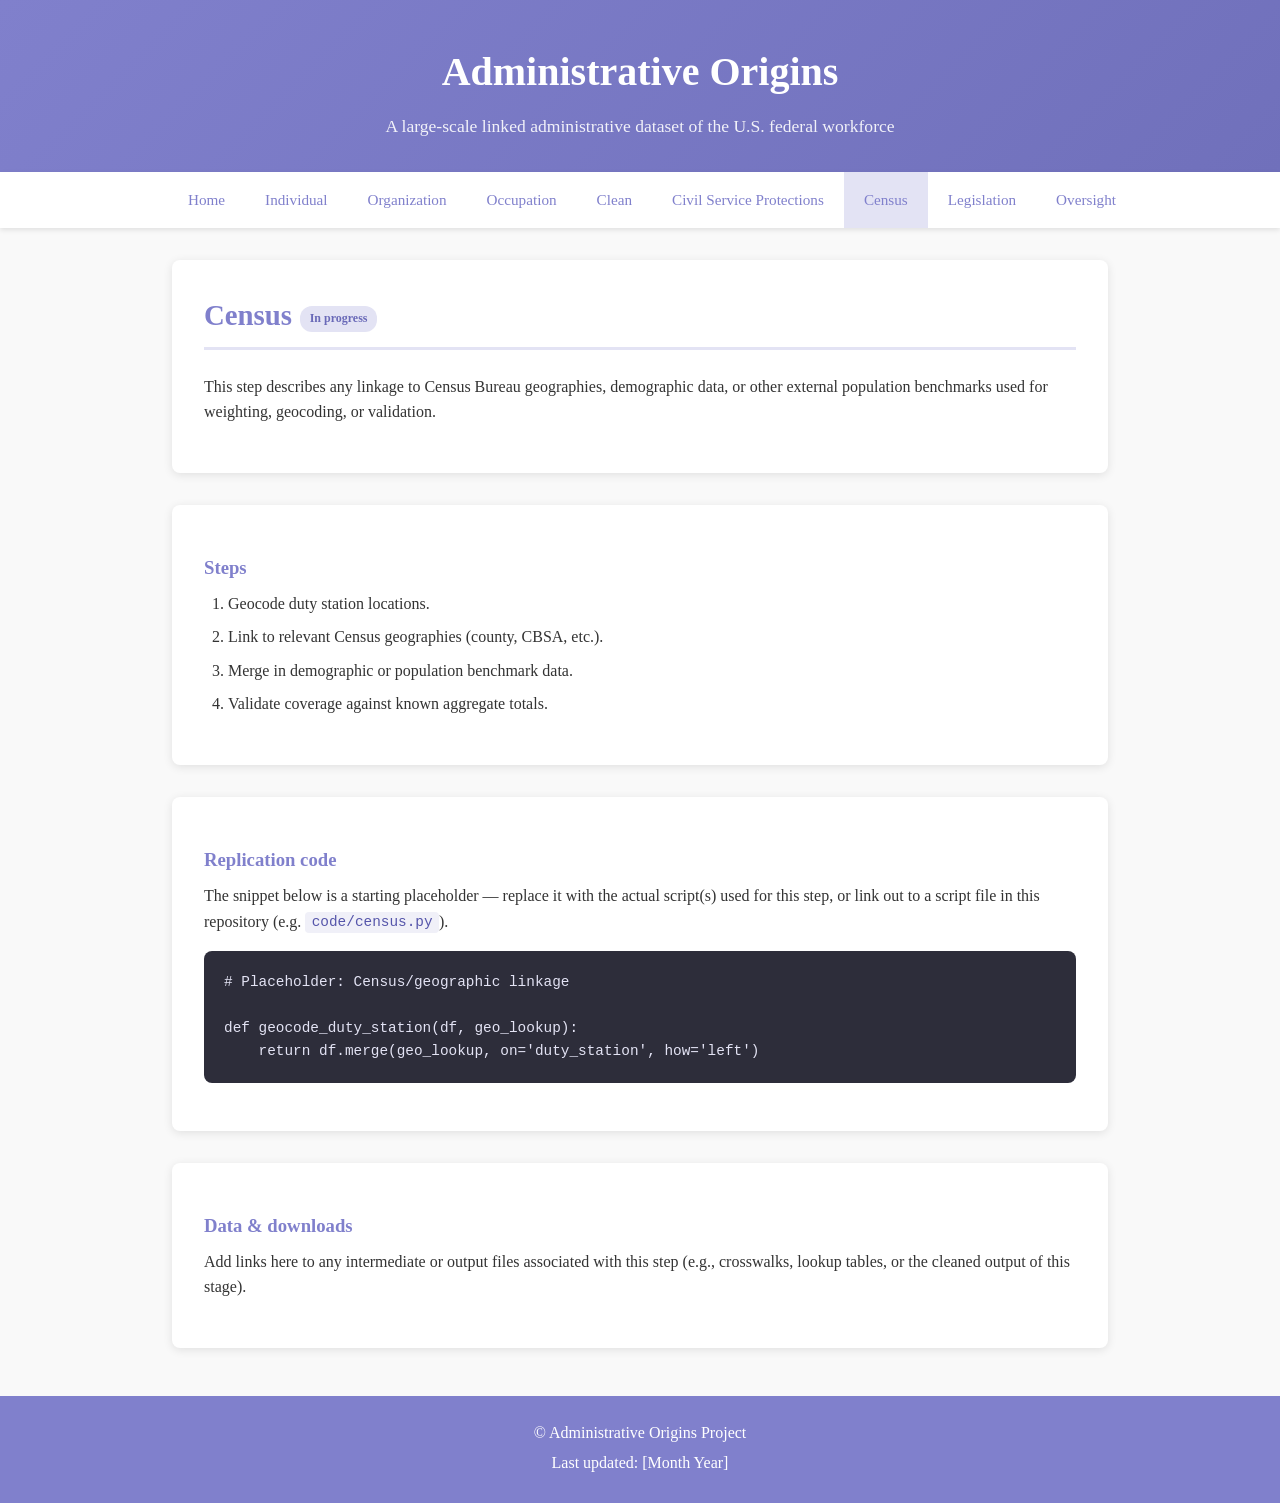
==== census.html @ 990d3924 "Create census.html" ====
<!DOCTYPE html>
<html lang="en">
<head>
    <meta charset="UTF-8">
    <meta name="viewport" content="width=device-width, initial-scale=1.0">
    <title>Administrative Origins - Census</title>
    <link rel="stylesheet" href="style.css">
</head>
<body>
    <header>
        <div class="container">
            <h1>Administrative Origins</h1>
            <p>A large-scale linked administrative dataset of the U.S. federal workforce</p>
        </div>
    </header>

    <nav>
        <ul>
            <li><a href="index.html">Home</a></li>
            <li><a href="individual.html">Individual</a></li>
            <li><a href="organization.html">Organization</a></li>
            <li><a href="occupation.html">Occupation</a></li>
            <li><a href="clean.html">Clean</a></li>
            <li><a href="civil-service-protections.html">Civil Service Protections</a></li>
            <li><a href="census.html" class="active">Census</a></li>
            <li><a href="legislation.html">Legislation</a></li>
            <li><a href="oversight.html">Oversight</a></li>
        </ul>
    </nav>

    <div class="container">
        <section>
            <h2>Census<span class="status-badge">In progress</span></h2>
            <p>This step describes any linkage to Census Bureau geographies, demographic data, or other external population benchmarks used for weighting, geocoding, or validation.</p>
        </section>

        <section>
            <h3>Steps</h3>
            <ol>
                <li>Geocode duty station locations.</li>
                <li>Link to relevant Census geographies (county, CBSA, etc.).</li>
                <li>Merge in demographic or population benchmark data.</li>
                <li>Validate coverage against known aggregate totals.</li>
            </ol>
        </section>

        <section>
            <h3>Replication code</h3>
            <p>The snippet below is a starting placeholder &mdash; replace it with the actual script(s) used for this step, or link out to a script file in this repository (e.g. <code>code/census.py</code>).</p>
            <pre><code># Placeholder: Census/geographic linkage

def geocode_duty_station(df, geo_lookup):
    return df.merge(geo_lookup, on='duty_station', how='left')
</code></pre>
        </section>

        <section>
            <h3>Data &amp; downloads</h3>
            <p>Add links here to any intermediate or output files associated with this step (e.g., crosswalks, lookup tables, or the cleaned output of this stage).</p>
        </section>

    </div>

    <footer>
        <div class="container">
            <p>&copy; Administrative Origins Project</p>
            <p>Last updated: [Month Year]</p>
        </div>
    </footer>
</body>
</html>
---- style.css ----
* {
    margin: 0;
    padding: 0;
    box-sizing: border-box;
}

body {
    font-family: 'Cambria Math', 'Cambria', serif;
    line-height: 1.6;
    color: #333;
    background-color: #f9f9f9;
}

p {
    margin-bottom: 1rem;
}

a {
    color: #8080cc;
    text-decoration: none;
}

a:hover {
    text-decoration: underline;
}

header {
    background: linear-gradient(135deg, #8080cc 0%, #7070bb 100%);
    color: white;
    padding: 2.5rem 0 2rem;
    box-shadow: 0 1px 3px rgba(0,0,0,0.1);
    text-align: center;
}

.container {
    max-width: 1000px;
    margin: 0 auto;
    padding: 0 2rem;
}

header h1 {
    font-size: 2.5rem;
    margin-bottom: 0.5rem;
}

header p {
    font-size: 1.1rem;
    opacity: 0.9;
    margin-bottom: 0;
}

nav {
    background-color: white;
    box-shadow: 0 2px 5px rgba(0,0,0,0.1);
    position: sticky;
    top: 0;
    z-index: 100;
}

nav ul {
    list-style: none;
    display: flex;
    justify-content: center;
    flex-wrap: wrap;
}

nav li {
    margin: 0;
}

nav a {
    display: block;
    padding: 1rem 1.25rem;
    color: #8080cc;
    text-decoration: none;
    transition: background-color 0.3s, color 0.3s;
    font-weight: 500;
    font-size: 0.95rem;
}

nav a:hover, nav a.active {
    background-color: #e3e3f4;
    color: #8080cc;
}

section {
    background: white;
    margin: 2rem auto;
    padding: 2rem;
    border-radius: 8px;
    box-shadow: 0 2px 10px rgba(0,0,0,0.1);
}

h2 {
    color: #8080cc;
    border-bottom: 3px solid #e3e3f4;
    padding-bottom: 0.5rem;
    margin-bottom: 1.5rem;
    font-size: 1.8rem;
}

h3 {
    color: #8080cc;
    margin-top: 1rem;
    margin-bottom: 0.5rem;
}

ol, ul {
    margin: 0 0 1rem 1.5rem;
}

li {
    margin-bottom: 0.5rem;
}

code {
    background: #f0f0f8;
    padding: 0.15rem 0.4rem;
    border-radius: 4px;
    font-family: 'Consolas', 'Monaco', monospace;
    font-size: 0.9em;
    color: #5555aa;
}

pre {
    background: #2d2d3a;
    color: #e3e3f4;
    padding: 1.25rem;
    border-radius: 8px;
    overflow-x: auto;
    margin-bottom: 1rem;
}

pre code {
    background: none;
    color: inherit;
    padding: 0;
    font-size: 0.9rem;
}

.btn {
    display: inline-block;
    background: #8080cc;
    color: white;
    padding: 0.9rem 2rem;
    border-radius: 6px;
    font-weight: 600;
    text-decoration: none;
    transition: background-color 0.2s;
}

.btn:hover {
    background: #6a6ab8;
    text-decoration: none;
}

.pipeline-grid {
    display: grid;
    grid-template-columns: repeat(auto-fit, minmax(200px, 1fr));
    gap: 1rem;
    margin-top: 1rem;
}

.pipeline-card {
    display: block;
    background: #f9f9fc;
    border: 1px solid #e3e3f4;
    border-radius: 8px;
    padding: 1.25rem;
    color: #333;
    transition: box-shadow 0.2s, transform 0.2s;
}

.pipeline-card:hover {
    box-shadow: 0 4px 12px rgba(128,128,204,0.25);
    transform: translateY(-2px);
    text-decoration: none;
}

.pipeline-card .step-num {
    display: inline-block;
    background: #8080cc;
    color: white;
    width: 1.75rem;
    height: 1.75rem;
    border-radius: 50%;
    text-align: center;
    line-height: 1.75rem;
    font-size: 0.85rem;
    margin-bottom: 0.5rem;
}

.pipeline-card h3 {
    margin-top: 0;
    margin-bottom: 0.25rem;
}

.pipeline-card p {
    margin-bottom: 0;
    font-size: 0.9rem;
    color: #666;
}

.status-badge {
    display: inline-block;
    font-size: 0.75rem;
    font-weight: 600;
    padding: 0.2rem 0.6rem;
    border-radius: 12px;
    background: #e3e3f4;
    color: #6a6ab8;
    margin-left: 0.5rem;
    vertical-align: middle;
}

footer {
    background-color: #8080cc;
    color: white;
    text-align: center;
    padding: 1.5rem 0;
    margin-top: 3rem;
}

footer p {
    margin-bottom: 0.25rem;
}

@media (max-width: 768px) {
    header h1 {
        font-size: 2rem;
    }

    nav ul {
        flex-direction: column;
    }

    nav a {
        border-bottom: 1px solid #eee;
    }
}
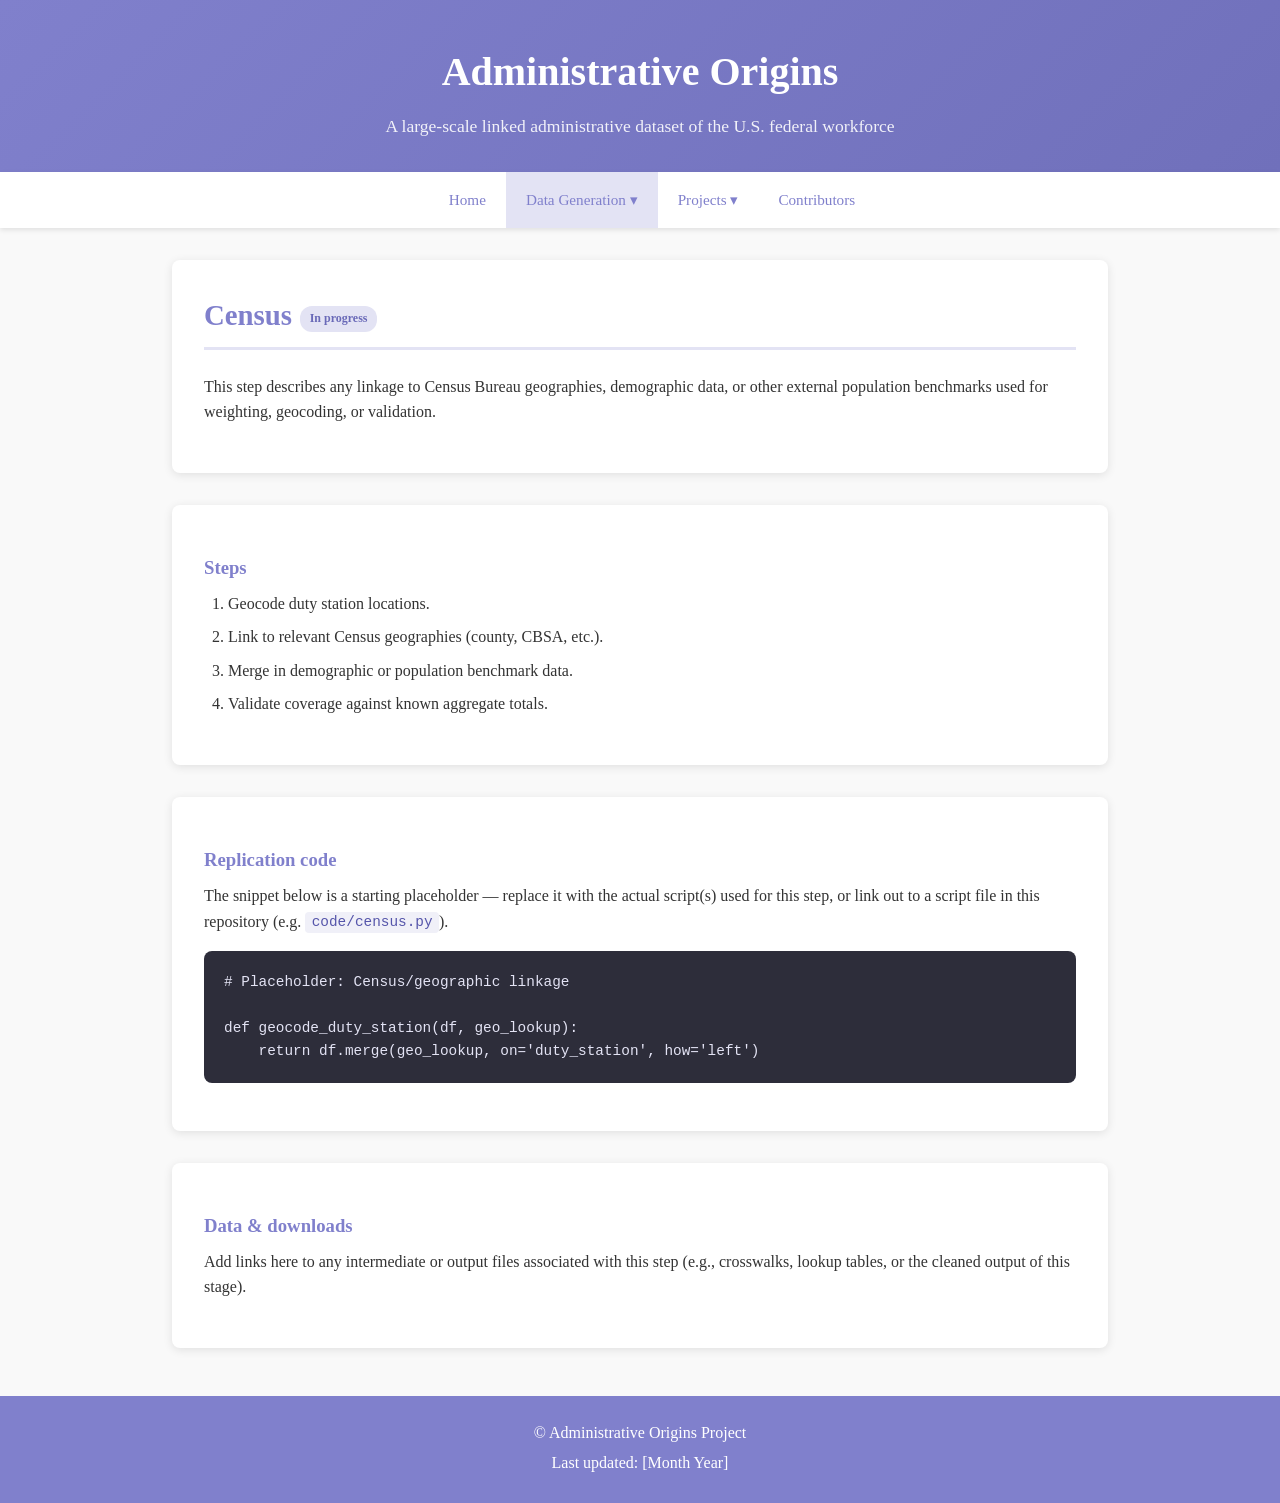
==== commit 41bdd456: "Update census.html" ====
--- a/census.html
+++ b/census.html
@@ -17,14 +17,26 @@
     <nav>
         <ul>
             <li><a href="index.html">Home</a></li>
-            <li><a href="individual.html">Individual</a></li>
-            <li><a href="organization.html">Organization</a></li>
-            <li><a href="occupation.html">Occupation</a></li>
-            <li><a href="clean.html">Clean</a></li>
-            <li><a href="civil-service-protections.html">Civil Service Protections</a></li>
-            <li><a href="census.html" class="active">Census</a></li>
-            <li><a href="legislation.html">Legislation</a></li>
-            <li><a href="oversight.html">Oversight</a></li>
+            <li class="dropdown active">
+                <span class="dropdown-toggle">Data Generation &#9662;</span>
+                <ul class="dropdown-menu">
+                    <li><a href="individual.html">Individual</a></li>
+                    <li><a href="organization.html">Organization</a></li>
+                    <li><a href="occupation.html">Occupation</a></li>
+                    <li><a href="clean.html">Clean</a></li>
+                    <li><a href="civil-service-protections.html">Civil Service Protections</a></li>
+                    <li><a href="census.html" class="active">Census</a></li>
+                    <li><a href="legislation.html">Legislation</a></li>
+                    <li><a href="oversight.html">Oversight</a></li>
+                </ul>
+            </li>
+            <li class="dropdown">
+                <span class="dropdown-toggle">Projects &#9662;</span>
+                <ul class="dropdown-menu">
+                    <li><a href="papers/example-paper.html">[Paper Title]</a></li>
+                </ul>
+            </li>
+            <li><a href="contributors.html">Contributors</a></li>
         </ul>
     </nav>
 
@@ -69,4 +81,3 @@
     </footer>
 </body>
 </html>
-
--- a/style.css
+++ b/style.css
@@ -68,7 +68,7 @@
     margin: 0;
 }
 
-nav a {
+nav a, .dropdown-toggle {
     display: block;
     padding: 1rem 1.25rem;
     color: #8080cc;
@@ -76,11 +76,47 @@
     transition: background-color 0.3s, color 0.3s;
     font-weight: 500;
     font-size: 0.95rem;
-}
-
-nav a:hover, nav a.active {
+    cursor: pointer;
+    user-select: none;
+}
+
+nav a:hover, nav a.active,
+.dropdown-toggle:hover, .dropdown.active > .dropdown-toggle {
     background-color: #e3e3f4;
     color: #8080cc;
+}
+
+.dropdown {
+    position: relative;
+}
+
+.dropdown-menu {
+    display: none;
+    position: absolute;
+    top: 100%;
+    left: 0;
+    background: white;
+    min-width: 240px;
+    box-shadow: 0 8px 20px rgba(0,0,0,0.15);
+    border-radius: 0 0 8px 8px;
+    overflow: hidden;
+    list-style: none;
+    z-index: 200;
+}
+
+.dropdown:hover .dropdown-menu,
+.dropdown:focus-within .dropdown-menu {
+    display: block;
+}
+
+.dropdown-menu li {
+    margin: 0;
+}
+
+.dropdown-menu a {
+    padding: 0.75rem 1.25rem;
+    white-space: nowrap;
+    font-size: 0.9rem;
 }
 
 section {
@@ -152,6 +188,77 @@
 .btn:hover {
     background: #6a6ab8;
     text-decoration: none;
+}
+
+.btn-outline {
+    background: transparent;
+    color: #8080cc;
+    border: 2px solid #8080cc;
+    padding: calc(0.9rem - 2px) calc(2rem - 2px);
+}
+
+.btn-outline:hover {
+    background: #e3e3f4;
+    color: #6a6ab8;
+}
+
+.btn-row {
+    display: flex;
+    flex-wrap: wrap;
+    gap: 1rem;
+    margin: 1rem 0;
+}
+
+.people-grid {
+    display: grid;
+    grid-template-columns: repeat(auto-fit, minmax(220px, 1fr));
+    gap: 1.5rem;
+    margin-top: 1rem;
+}
+
+.person-card {
+    text-align: center;
+    background: #f9f9fc;
+    border: 1px solid #e3e3f4;
+    border-radius: 8px;
+    padding: 1.5rem 1.25rem;
+}
+
+.person-avatar {
+    width: 72px;
+    height: 72px;
+    border-radius: 50%;
+    background: #8080cc;
+    color: white;
+    display: flex;
+    align-items: center;
+    justify-content: center;
+    font-size: 1.3rem;
+    font-weight: 700;
+    margin: 0 auto 0.75rem;
+}
+
+.person-card h3 {
+    margin-top: 0;
+    margin-bottom: 0.25rem;
+}
+
+.person-role {
+    font-size: 0.9rem;
+    color: #666;
+    margin-bottom: 0.25rem;
+}
+
+.person-bio {
+    font-size: 0.9rem;
+    color: #444;
+    margin-top: 0.5rem;
+    margin-bottom: 0.5rem;
+}
+
+.person-contact {
+    margin-bottom: 0;
+    font-size: 0.85rem;
 }
 
 .pipeline-grid {
@@ -234,7 +341,19 @@
         flex-direction: column;
     }
 
-    nav a {
+    nav a, .dropdown-toggle {
         border-bottom: 1px solid #eee;
     }
-}
+
+    .dropdown-menu {
+        display: block;
+        position: static;
+        box-shadow: none;
+        border-radius: 0;
+        background: #f9f9fc;
+    }
+
+    .dropdown-menu a {
+        padding-left: 2.5rem;
+    }
+}
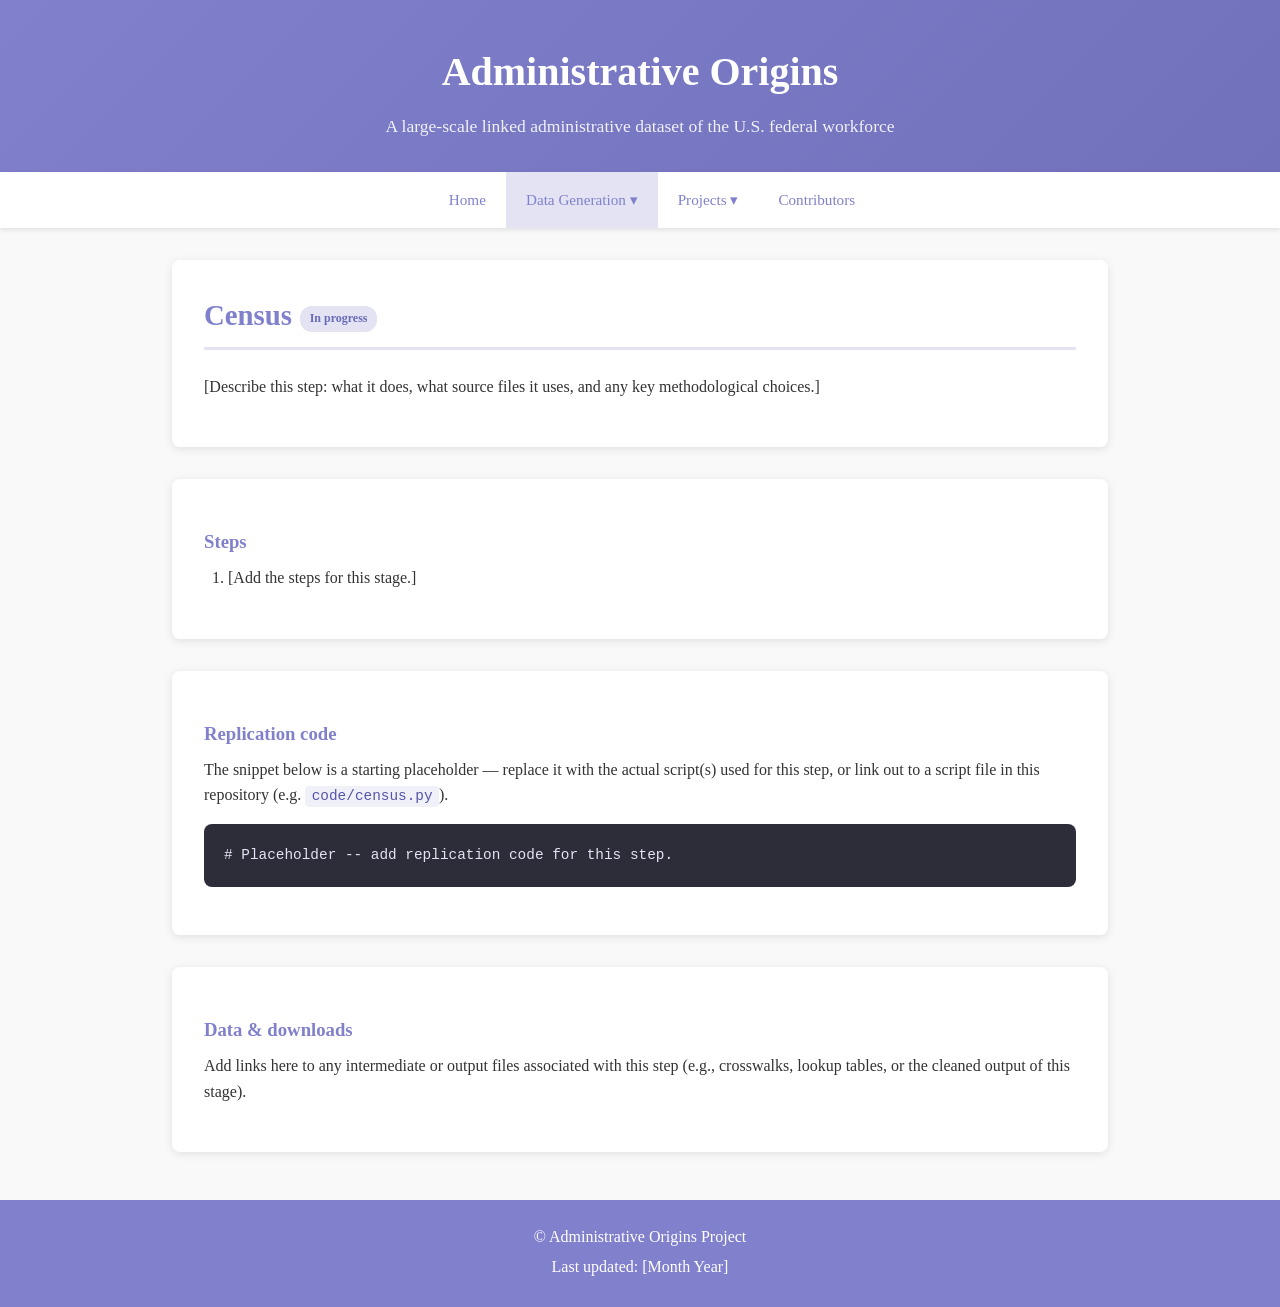
==== commit 3e6f4500: "Update census.html" ====
--- a/census.html
+++ b/census.html
@@ -43,26 +43,20 @@
     <div class="container">
         <section>
             <h2>Census<span class="status-badge">In progress</span></h2>
-            <p>This step describes any linkage to Census Bureau geographies, demographic data, or other external population benchmarks used for weighting, geocoding, or validation.</p>
+            <p>[Describe this step: what it does, what source files it uses, and any key methodological choices.]</p>
         </section>
 
         <section>
             <h3>Steps</h3>
             <ol>
-                <li>Geocode duty station locations.</li>
-                <li>Link to relevant Census geographies (county, CBSA, etc.).</li>
-                <li>Merge in demographic or population benchmark data.</li>
-                <li>Validate coverage against known aggregate totals.</li>
+                <li>[Add the steps for this stage.]</li>
             </ol>
         </section>
 
         <section>
             <h3>Replication code</h3>
             <p>The snippet below is a starting placeholder &mdash; replace it with the actual script(s) used for this step, or link out to a script file in this repository (e.g. <code>code/census.py</code>).</p>
-            <pre><code># Placeholder: Census/geographic linkage
-
-def geocode_duty_station(df, geo_lookup):
-    return df.merge(geo_lookup, on='duty_station', how='left')
+            <pre><code># Placeholder -- add replication code for this step.
 </code></pre>
         </section>
 
